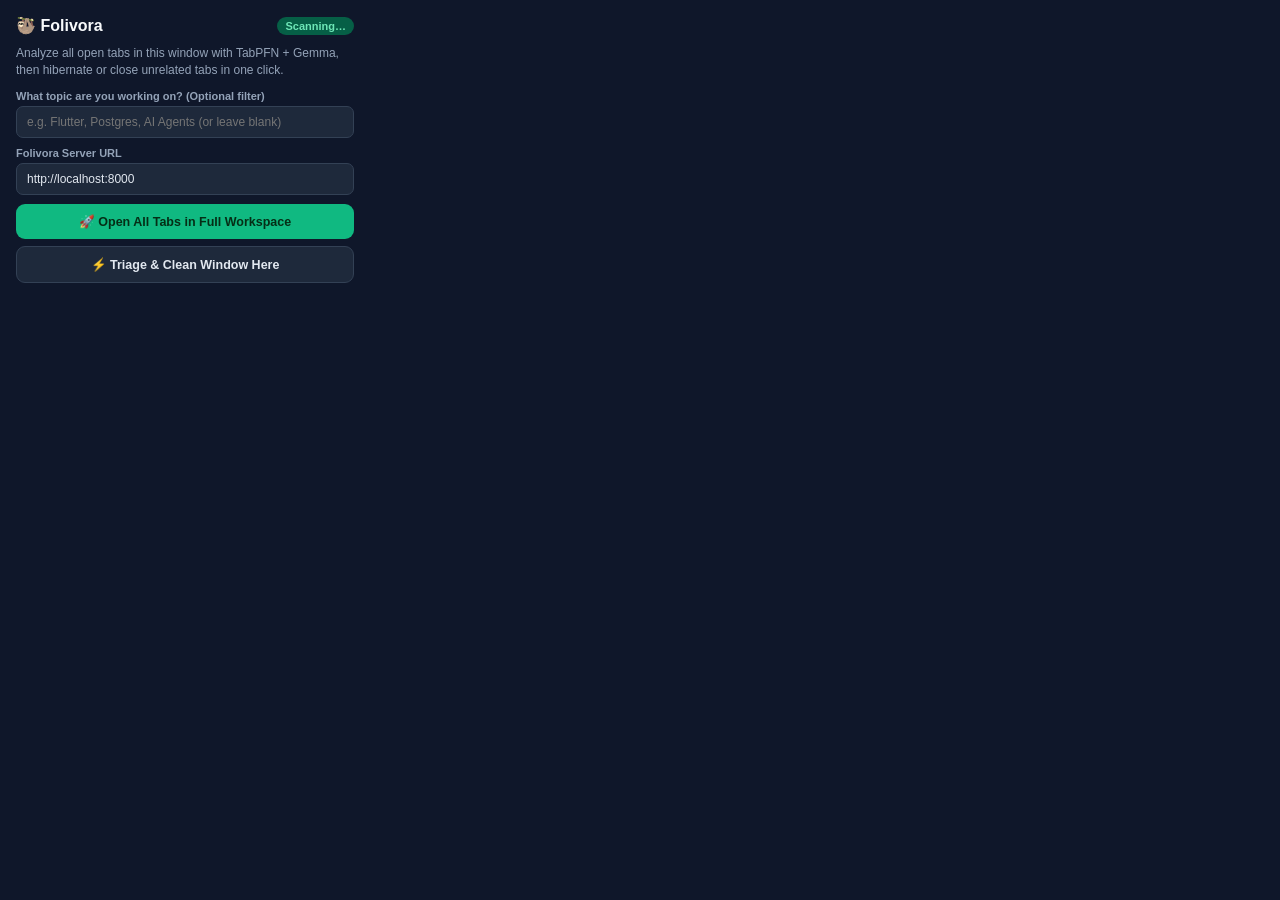
==== chrome_extension/popup.html @ 612c192c "feat(extension): build Manifest V3 popup with 1-click window triage, hibernate, and undo close Co-au" ====
<!DOCTYPE html>
<html lang="en">
<head>
  <meta charset="UTF-8">
  <title>Folivora</title>
  <style>
    * { box-sizing: border-box; margin: 0; padding: 0; }
    body {
      width: 370px;
      font-family: -apple-system, BlinkMacSystemFont, 'Inter', sans-serif;
      background: #0F172A;
      color: #F8FAFC;
      padding: 16px;
    }
    .head { display: flex; align-items: center; justify-content: space-between; margin-bottom: 10px; }
    .brand { font-size: 16px; font-weight: 800; color: #F8FAFC; }
    .badge { font-size: 11px; background: #065F46; color: #6EE7B7; padding: 3px 8px; border-radius: 99px; font-weight: 700; }
    .desc { font-size: 12px; color: #94A3B8; line-height: 1.45; margin-bottom: 10px; }
    .field-label { font-size: 11px; font-weight: 700; color: #94A3B8; margin-bottom: 4px; display: block; }
    .server-input {
      width: 100%; padding: 8px 10px; border-radius: 7px; border: 1px solid #334155;
      background: #1E293B; color: #E2E8F0; font-size: 12px; margin-bottom: 9px;
    }
    .btn {
      width: 100%; padding: 10px 13px; border-radius: 9px; border: none;
      font-weight: 700; font-size: 12.5px; cursor: pointer; margin-bottom: 7px;
      display: flex; align-items: center; justify-content: center; gap: 7px;
    }
    .btn-primary { background: #10B981; color: #052E16; }
    .btn-primary:hover { background: #34D399; }
    .btn-secondary { background: #1E293B; color: #E2E8F0; border: 1px solid #334155; }
    .btn-secondary:hover { border-color: #10B981; }
    .btn-warn { background: #7C2D12; color: #FFEDD5; border: 1px solid #9A3412; }
    .btn-warn:hover { background: #9A3412; }
    .btn-undo { background: #1E3A8A; color: #DBEAFE; border: 1px solid #1D4ED8; }
    .status {
      font-size: 12px; color: #E2E8F0; margin-top: 8px; line-height: 1.5;
      background: #1E293B; border: 1px solid #334155; border-radius: 8px; padding: 10px;
    }
    .cleanup-actions { margin-top: 8px; }
    .hidden { display: none !important; }
  </style>
</head>
<body>
  <div class="head">
    <span class="brand">🦥 Folivora</span>
    <span class="badge" id="tab-count-badge">Scanning…</span>
  </div>
  <p class="desc">Analyze all open tabs in this window with TabPFN + Gemma, then hibernate or close unrelated tabs in one click.</p>

  <label class="field-label" for="intent-input">What topic are you working on? (Optional filter)</label>
  <input id="intent-input" class="server-input" type="text" placeholder="e.g. Flutter, Postgres, AI Agents (or leave blank)">

  <label class="field-label" for="server-url">Folivora Server URL</label>
  <input id="server-url" class="server-input" type="text" value="http://localhost:8000" title="Folivora Server URL">

  <button id="btn-open-dashboard" class="btn btn-primary">
    🚀 Open All Tabs in Full Workspace
  </button>

  <button id="btn-quick-summary" class="btn btn-secondary">
    ⚡ Triage &amp; Clean Window Here
  </button>

  <div id="cleanup-box" class="cleanup-actions hidden">
    <button id="btn-hibernate-closed" class="btn btn-secondary">
      💤 Hibernate Unrelated Tabs (0 RAM)
    </button>
    <button id="btn-close-unrelated" class="btn btn-warn">
      🗑️ Close Unrelated Tabs (Save Undo Snapshot)
    </button>
  </div>

  <button id="btn-undo-close" class="btn btn-undo hidden">
    ↩️ Restore Last Closed Tabs
  </button>

  <div id="result-box" class="status hidden"></div>

  <script src="popup.js"></script>
</body>
</html>
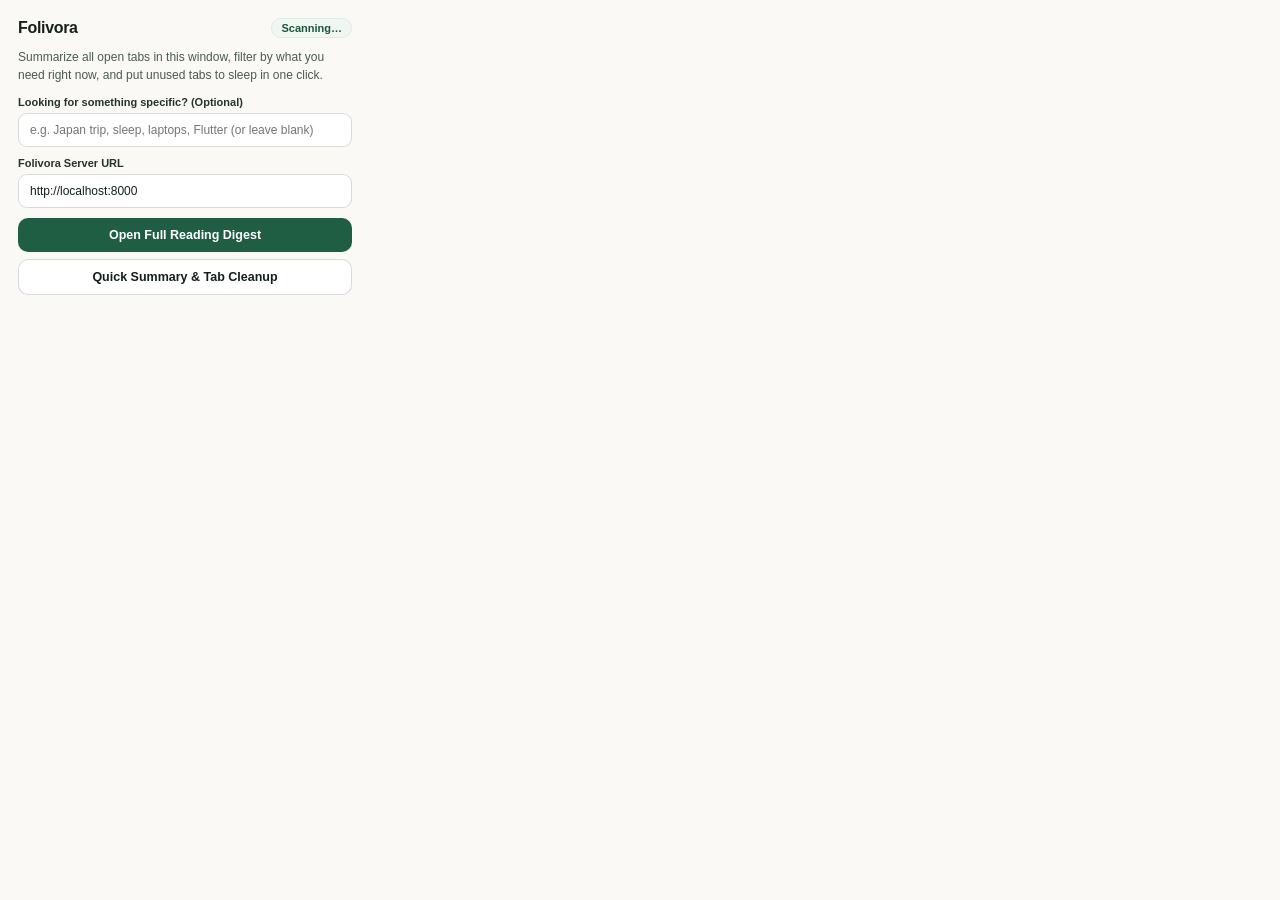
==== commit 2453ee11: "feat(ui): redesign reading digest UI for everyday users and include chrome_extension in Dockerfile" ====
--- a/chrome_extension/popup.html
+++ b/chrome_extension/popup.html
@@ -7,35 +7,36 @@
     * { box-sizing: border-box; margin: 0; padding: 0; }
     body {
       width: 370px;
-      font-family: -apple-system, BlinkMacSystemFont, 'Inter', sans-serif;
-      background: #0F172A;
-      color: #F8FAFC;
-      padding: 16px;
+      font-family: -apple-system, BlinkMacSystemFont, 'Plus Jakarta Sans', 'Inter', sans-serif;
+      background: #FBF9F5;
+      color: #14211B;
+      padding: 18px;
     }
     .head { display: flex; align-items: center; justify-content: space-between; margin-bottom: 10px; }
-    .brand { font-size: 16px; font-weight: 800; color: #F8FAFC; }
-    .badge { font-size: 11px; background: #065F46; color: #6EE7B7; padding: 3px 8px; border-radius: 99px; font-weight: 700; }
-    .desc { font-size: 12px; color: #94A3B8; line-height: 1.45; margin-bottom: 10px; }
-    .field-label { font-size: 11px; font-weight: 700; color: #94A3B8; margin-bottom: 4px; display: block; }
+    .brand { font-size: 16px; font-weight: 800; color: #14211B; letter-spacing: -0.02em; }
+    .badge { font-size: 11px; background: #F0F7F3; color: #1B543B; border: 1px solid #DCECE4; padding: 3px 9px; border-radius: 99px; font-weight: 700; }
+    .desc { font-size: 12px; color: #4A5A52; line-height: 1.5; margin-bottom: 12px; }
+    .field-label { font-size: 11px; font-weight: 700; color: #24332C; margin-bottom: 5px; display: block; }
     .server-input {
-      width: 100%; padding: 8px 10px; border-radius: 7px; border: 1px solid #334155;
-      background: #1E293B; color: #E2E8F0; font-size: 12px; margin-bottom: 9px;
+      width: 100%; padding: 9px 11px; border-radius: 9px; border: 1px solid rgba(20, 33, 27, 0.16);
+      background: #FFFFFF; color: #14211B; font-size: 12px; margin-bottom: 10px;
     }
+    .server-input:focus { outline: 2px solid rgba(31, 94, 67, 0.45); border-color: #1F5E43; }
     .btn {
-      width: 100%; padding: 10px 13px; border-radius: 9px; border: none;
+      width: 100%; padding: 10px 13px; border-radius: 10px; border: none;
       font-weight: 700; font-size: 12.5px; cursor: pointer; margin-bottom: 7px;
       display: flex; align-items: center; justify-content: center; gap: 7px;
     }
-    .btn-primary { background: #10B981; color: #052E16; }
-    .btn-primary:hover { background: #34D399; }
-    .btn-secondary { background: #1E293B; color: #E2E8F0; border: 1px solid #334155; }
-    .btn-secondary:hover { border-color: #10B981; }
-    .btn-warn { background: #7C2D12; color: #FFEDD5; border: 1px solid #9A3412; }
-    .btn-warn:hover { background: #9A3412; }
-    .btn-undo { background: #1E3A8A; color: #DBEAFE; border: 1px solid #1D4ED8; }
+    .btn-primary { background: #1F5E43; color: #FFFFFF; }
+    .btn-primary:hover { background: #1B543B; }
+    .btn-secondary { background: #FFFFFF; color: #14211B; border: 1px solid rgba(20, 33, 27, 0.16); }
+    .btn-secondary:hover { border-color: #1F5E43; color: #1B543B; }
+    .btn-warn { background: #FFF1F2; color: #BE123C; border: 1px solid #FECDD3; }
+    .btn-warn:hover { background: #FFE4E6; }
+    .btn-undo { background: #F0F7F3; color: #1B543B; border: 1px solid #DCECE4; }
     .status {
-      font-size: 12px; color: #E2E8F0; margin-top: 8px; line-height: 1.5;
-      background: #1E293B; border: 1px solid #334155; border-radius: 8px; padding: 10px;
+      font-size: 12px; color: #24332C; margin-top: 8px; line-height: 1.5;
+      background: #FFFFFF; border: 1px solid rgba(20, 33, 27, 0.12); border-radius: 10px; padding: 11px;
     }
     .cleanup-actions { margin-top: 8px; }
     .hidden { display: none !important; }
@@ -43,36 +44,36 @@
 </head>
 <body>
   <div class="head">
-    <span class="brand">🦥 Folivora</span>
+    <span class="brand">Folivora</span>
     <span class="badge" id="tab-count-badge">Scanning…</span>
   </div>
-  <p class="desc">Analyze all open tabs in this window with TabPFN + Gemma, then hibernate or close unrelated tabs in one click.</p>
+  <p class="desc">Summarize all open tabs in this window, filter by what you need right now, and put unused tabs to sleep in one click.</p>
 
-  <label class="field-label" for="intent-input">What topic are you working on? (Optional filter)</label>
-  <input id="intent-input" class="server-input" type="text" placeholder="e.g. Flutter, Postgres, AI Agents (or leave blank)">
+  <label class="field-label" for="intent-input">Looking for something specific? (Optional)</label>
+  <input id="intent-input" class="server-input" type="text" placeholder="e.g. Japan trip, sleep, laptops, Flutter (or leave blank)">
 
   <label class="field-label" for="server-url">Folivora Server URL</label>
   <input id="server-url" class="server-input" type="text" value="http://localhost:8000" title="Folivora Server URL">
 
   <button id="btn-open-dashboard" class="btn btn-primary">
-    🚀 Open All Tabs in Full Workspace
+    Open Full Reading Digest
   </button>
 
   <button id="btn-quick-summary" class="btn btn-secondary">
-    ⚡ Triage &amp; Clean Window Here
+    Quick Summary &amp; Tab Cleanup
   </button>
 
   <div id="cleanup-box" class="cleanup-actions hidden">
     <button id="btn-hibernate-closed" class="btn btn-secondary">
-      💤 Hibernate Unrelated Tabs (0 RAM)
+      Put Unrelated Tabs to Sleep (Save Memory)
     </button>
     <button id="btn-close-unrelated" class="btn btn-warn">
-      🗑️ Close Unrelated Tabs (Save Undo Snapshot)
+      Close Unrelated Tabs (With Undo)
     </button>
   </div>
 
   <button id="btn-undo-close" class="btn btn-undo hidden">
-    ↩️ Restore Last Closed Tabs
+    Restore Last Closed Tabs
   </button>
 
   <div id="result-box" class="status hidden"></div>
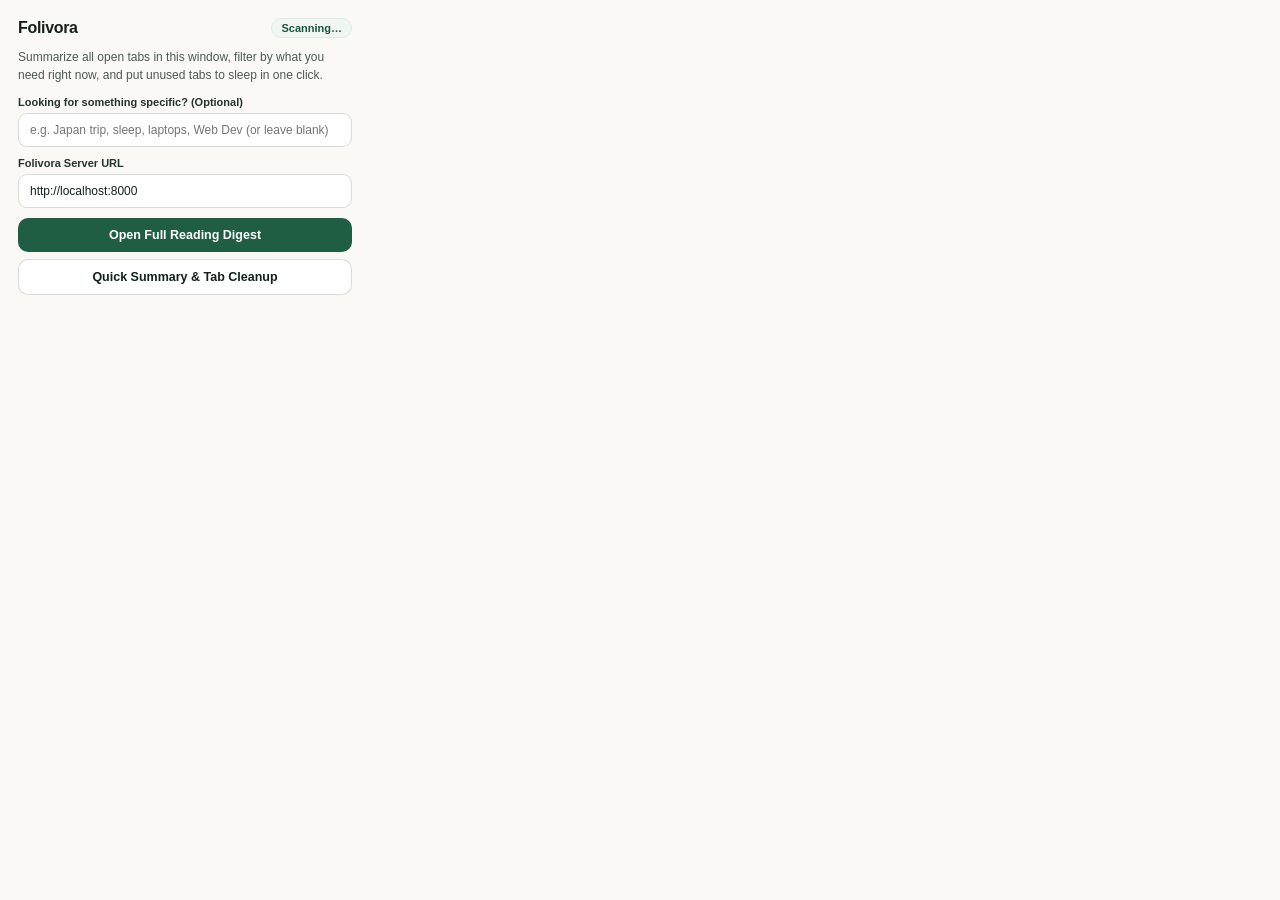
==== commit f462ae60: "feat(topics): replace Flutter chip with Web Dev across UI and topic extractor" ====
--- a/chrome_extension/popup.html
+++ b/chrome_extension/popup.html
@@ -50,7 +50,7 @@
   <p class="desc">Summarize all open tabs in this window, filter by what you need right now, and put unused tabs to sleep in one click.</p>
 
   <label class="field-label" for="intent-input">Looking for something specific? (Optional)</label>
-  <input id="intent-input" class="server-input" type="text" placeholder="e.g. Japan trip, sleep, laptops, Flutter (or leave blank)">
+  <input id="intent-input" class="server-input" type="text" placeholder="e.g. Japan trip, sleep, laptops, Web Dev (or leave blank)">
 
   <label class="field-label" for="server-url">Folivora Server URL</label>
   <input id="server-url" class="server-input" type="text" value="http://localhost:8000" title="Folivora Server URL">
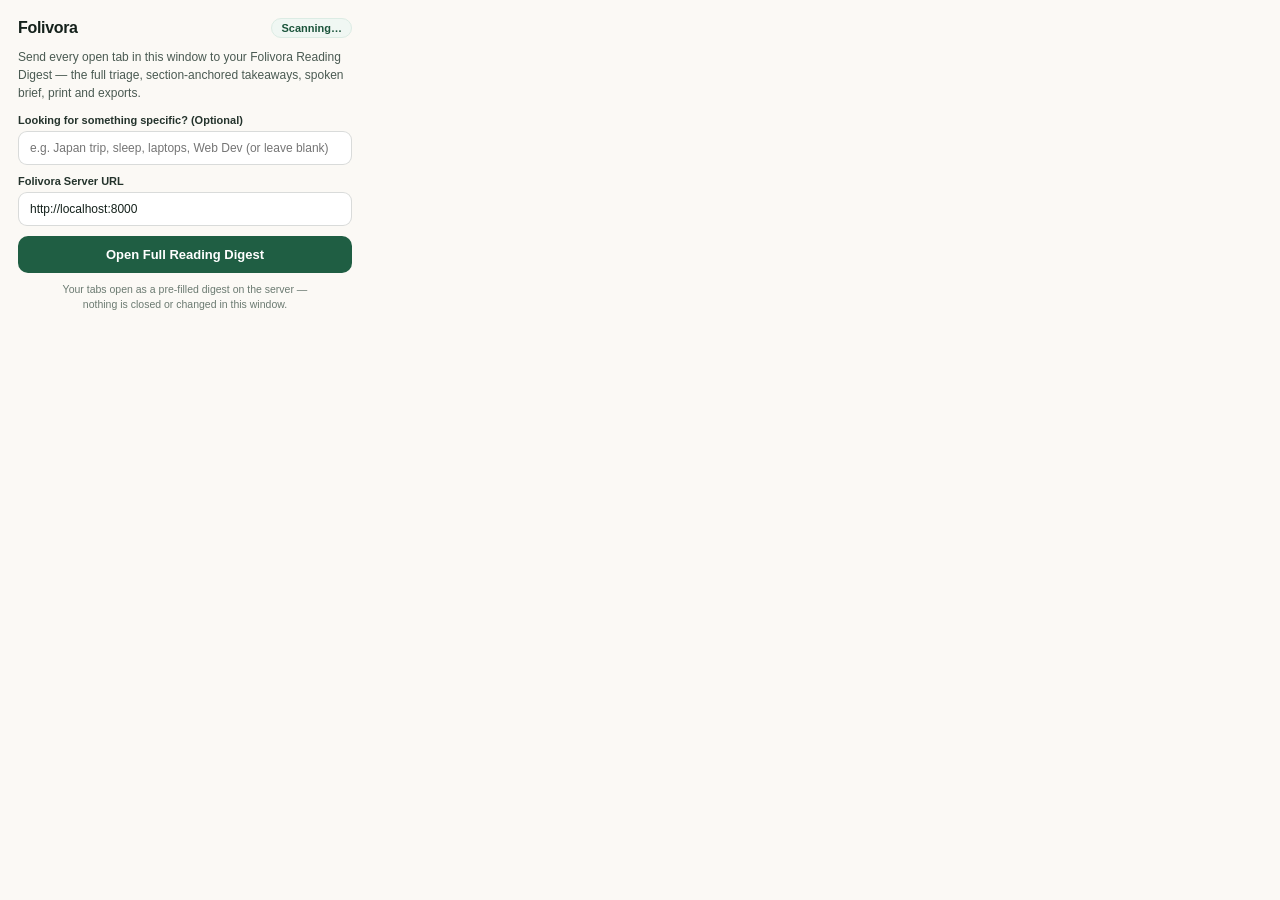
==== commit 37bfd2f7: "refactor(extension): one-click digest launcher, drop the in-popup quick summary The in-popup quick s" ====
--- a/chrome_extension/popup.html
+++ b/chrome_extension/popup.html
@@ -23,23 +23,13 @@
     }
     .server-input:focus { outline: 2px solid rgba(31, 94, 67, 0.45); border-color: #1F5E43; }
     .btn {
-      width: 100%; padding: 10px 13px; border-radius: 10px; border: none;
-      font-weight: 700; font-size: 12.5px; cursor: pointer; margin-bottom: 7px;
+      width: 100%; padding: 11px 13px; border-radius: 10px; border: none;
+      font-weight: 700; font-size: 13px; cursor: pointer;
       display: flex; align-items: center; justify-content: center; gap: 7px;
     }
     .btn-primary { background: #1F5E43; color: #FFFFFF; }
     .btn-primary:hover { background: #1B543B; }
-    .btn-secondary { background: #FFFFFF; color: #14211B; border: 1px solid rgba(20, 33, 27, 0.16); }
-    .btn-secondary:hover { border-color: #1F5E43; color: #1B543B; }
-    .btn-warn { background: #FFF1F2; color: #BE123C; border: 1px solid #FECDD3; }
-    .btn-warn:hover { background: #FFE4E6; }
-    .btn-undo { background: #F0F7F3; color: #1B543B; border: 1px solid #DCECE4; }
-    .status {
-      font-size: 12px; color: #24332C; margin-top: 8px; line-height: 1.5;
-      background: #FFFFFF; border: 1px solid rgba(20, 33, 27, 0.12); border-radius: 10px; padding: 11px;
-    }
-    .cleanup-actions { margin-top: 8px; }
-    .hidden { display: none !important; }
+    .hint { font-size: 10.5px; color: #6B7A71; margin-top: 9px; text-align: center; line-height: 1.45; }
   </style>
 </head>
 <body>
@@ -47,7 +37,7 @@
     <span class="brand">Folivora</span>
     <span class="badge" id="tab-count-badge">Scanning…</span>
   </div>
-  <p class="desc">Summarize all open tabs in this window, filter by what you need right now, and put unused tabs to sleep in one click.</p>
+  <p class="desc">Send every open tab in this window to your Folivora Reading Digest — the full triage, section-anchored takeaways, spoken brief, print and exports.</p>
 
   <label class="field-label" for="intent-input">Looking for something specific? (Optional)</label>
   <input id="intent-input" class="server-input" type="text" placeholder="e.g. Japan trip, sleep, laptops, Web Dev (or leave blank)">
@@ -59,24 +49,7 @@
     Open Full Reading Digest
   </button>
 
-  <button id="btn-quick-summary" class="btn btn-secondary">
-    Quick Summary &amp; Tab Cleanup
-  </button>
-
-  <div id="cleanup-box" class="cleanup-actions hidden">
-    <button id="btn-hibernate-closed" class="btn btn-secondary">
-      Put Unrelated Tabs to Sleep (Save Memory)
-    </button>
-    <button id="btn-close-unrelated" class="btn btn-warn">
-      Close Unrelated Tabs (With Undo)
-    </button>
-  </div>
-
-  <button id="btn-undo-close" class="btn btn-undo hidden">
-    Restore Last Closed Tabs
-  </button>
-
-  <div id="result-box" class="status hidden"></div>
+  <p class="hint">Your tabs open as a pre-filled digest on the server —<br>nothing is closed or changed in this window.</p>
 
   <script src="popup.js"></script>
 </body>
